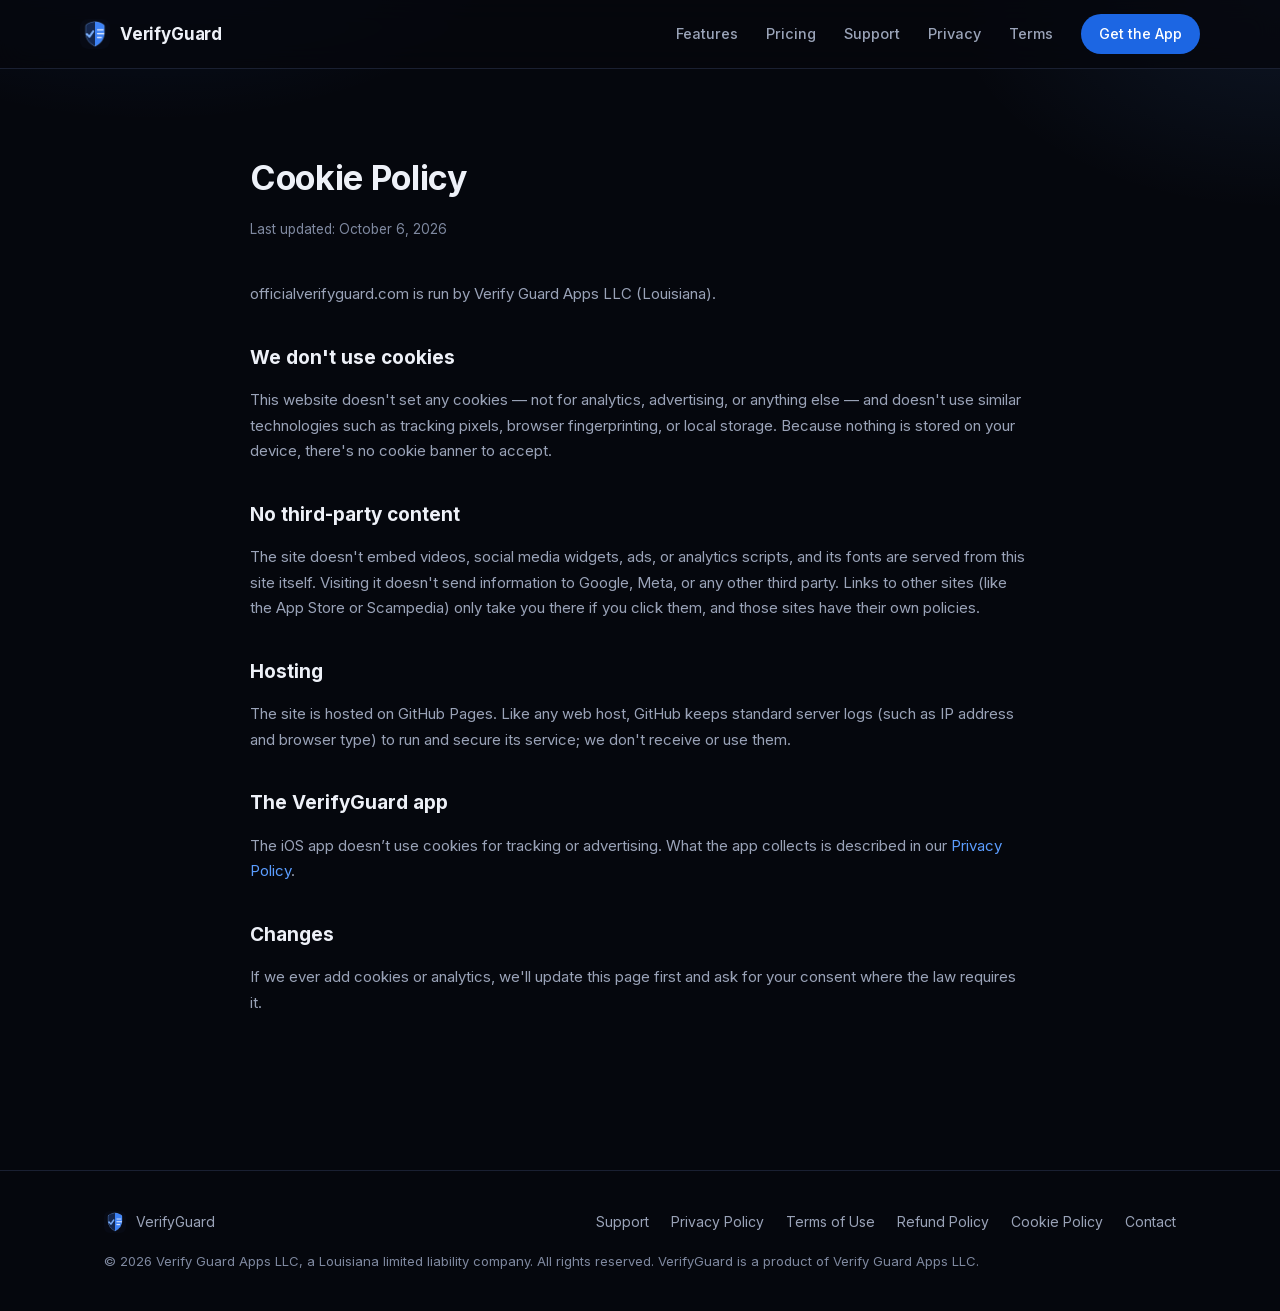
==== cookies.html @ 9535ff9d "Compliance pass: business details, refund/cookie pages, a11y, claims Business and legal - Names the " ====
<!doctype html>
<html lang="en">
<head>
<meta charset="UTF-8" />
<meta name="viewport" content="width=device-width, initial-scale=1.0" />
<title>Cookie Policy — VerifyGuard</title>
<meta name="description" content="officialverifyguard.com uses no cookies, analytics, or trackers." />
<link rel="icon" href="assets/logo.png" />
<link rel="stylesheet" href="fonts/fonts.css">
<link rel="stylesheet" href="styles.css" />
</head>
<body>
<a class="skip-link" href="#main">Skip to main content</a>

<header class="site">
  <div class="wrap nav">
    <a href="index.html" class="brand">
      <img src="assets/logo.png" alt="" />
      VerifyGuard
    </a>
    <nav class="nav-links" id="navLinks">
      <a href="index.html#features">Features</a>
      <a href="index.html#pricing">Pricing</a>
      <a href="support.html">Support</a>
      <a href="privacy.html">Privacy</a>
      <a href="terms.html">Terms</a>
      <a href="https://apps.apple.com/us/app/verifyguard-scam-detector/id6794175364" class="nav-cta">Get the App</a>
    </nav>
    <button class="nav-toggle" id="navToggle" type="button" aria-label="Menu" aria-controls="navLinks" aria-expanded="false">☰</button>
  </div>
</header>

<main id="main">
  <div class="wrap legal">
    <h1>Cookie Policy</h1>
    <p class="updated">Last updated: October 6, 2026</p>
    <p>officialverifyguard.com is run by Verify Guard Apps LLC (Louisiana).</p>

    <h2>We don't use cookies</h2>
    <p>This website doesn't set any cookies — not for analytics, advertising, or anything else — and doesn't use similar technologies such as tracking pixels, browser fingerprinting, or local storage. Because nothing is stored on your device, there's no cookie banner to accept.</p>

    <h2>No third-party content</h2>
    <p>The site doesn't embed videos, social media widgets, ads, or analytics scripts, and its fonts are served from this site itself. Visiting it doesn't send information to Google, Meta, or any other third party. Links to other sites (like the App Store or Scampedia) only take you there if you click them, and those sites have their own policies.</p>

    <h2>Hosting</h2>
    <p>The site is hosted on GitHub Pages. Like any web host, GitHub keeps standard server logs (such as IP address and browser type) to run and secure its service; we don't receive or use them.</p>

    <h2>The VerifyGuard app</h2>
    <p>The iOS app doesn&rsquo;t use cookies for tracking or advertising. What the app collects is described in our <a href="privacy.html">Privacy Policy</a>.</p>

    <h2>Changes</h2>
    <p>If we ever add cookies or analytics, we'll update this page first and ask for your consent where the law requires it.</p>
  </div>
</main>

<footer class="site">
  <div class="wrap">
    <div class="footer-row">
      <div class="footer-brand">
        <img src="assets/logo.png" alt="" />
        VerifyGuard
      </div>
      <div class="footer-links">
        <a href="support.html">Support</a>
        <a href="privacy.html">Privacy Policy</a>
        <a href="terms.html">Terms of Use</a>
        <a href="refund.html">Refund Policy</a>
        <a href="cookies.html">Cookie Policy</a>
        <a href="mailto:verifyguardsupport@gmail.com">Contact</a>
      </div>
    </div>
    <div class="footer-copy">© 2026 Verify Guard Apps LLC, a Louisiana limited liability company. All rights reserved. VerifyGuard is a product of Verify Guard Apps LLC.</div>
  </div>
</footer>

<script>
  document.getElementById('navToggle').addEventListener('click', function () {
    var open = document.getElementById('navLinks').classList.toggle('open');
    this.setAttribute('aria-expanded', open ? 'true' : 'false');
  });
</script>

</body>
</html>
---- fonts/fonts.css ----
/* Self-hosted Google Fonts (SIL Open Font License 1.1), latin subset.
   Served from this site so visitors' browsers never contact Google (2026-10-06). */
@font-face {
  font-family: 'Inter';
  font-style: normal;
  font-weight: 400;
  font-display: swap;
  src: url(Inter-bec94a4d.woff2) format('woff2');
  unicode-range: U+0000-00FF, U+0131, U+0152-0153, U+02BB-02BC, U+02C6, U+02DA, U+02DC, U+0304, U+0308, U+0329, U+2000-206F, U+20AC, U+2122, U+2191, U+2193, U+2212, U+2215, U+FEFF, U+FFFD;
}
@font-face {
  font-family: 'Inter';
  font-style: normal;
  font-weight: 500;
  font-display: swap;
  src: url(Inter-bec94a4d.woff2) format('woff2');
  unicode-range: U+0000-00FF, U+0131, U+0152-0153, U+02BB-02BC, U+02C6, U+02DA, U+02DC, U+0304, U+0308, U+0329, U+2000-206F, U+20AC, U+2122, U+2191, U+2193, U+2212, U+2215, U+FEFF, U+FFFD;
}
@font-face {
  font-family: 'Inter';
  font-style: normal;
  font-weight: 600;
  font-display: swap;
  src: url(Inter-bec94a4d.woff2) format('woff2');
  unicode-range: U+0000-00FF, U+0131, U+0152-0153, U+02BB-02BC, U+02C6, U+02DA, U+02DC, U+0304, U+0308, U+0329, U+2000-206F, U+20AC, U+2122, U+2191, U+2193, U+2212, U+2215, U+FEFF, U+FFFD;
}
@font-face {
  font-family: 'Inter';
  font-style: normal;
  font-weight: 700;
  font-display: swap;
  src: url(Inter-bec94a4d.woff2) format('woff2');
  unicode-range: U+0000-00FF, U+0131, U+0152-0153, U+02BB-02BC, U+02C6, U+02DA, U+02DC, U+0304, U+0308, U+0329, U+2000-206F, U+20AC, U+2122, U+2191, U+2193, U+2212, U+2215, U+FEFF, U+FFFD;
}
@font-face {
  font-family: 'Inter';
  font-style: normal;
  font-weight: 800;
  font-display: swap;
  src: url(Inter-bec94a4d.woff2) format('woff2');
  unicode-range: U+0000-00FF, U+0131, U+0152-0153, U+02BB-02BC, U+02C6, U+02DA, U+02DC, U+0304, U+0308, U+0329, U+2000-206F, U+20AC, U+2122, U+2191, U+2193, U+2212, U+2215, U+FEFF, U+FFFD;
}
@font-face {
  font-family: 'JetBrains Mono';
  font-style: normal;
  font-weight: 400;
  font-display: swap;
  src: url(JetBrainsMono-b87346fd.woff2) format('woff2');
  unicode-range: U+0000-00FF, U+0131, U+0152-0153, U+02BB-02BC, U+02C6, U+02DA, U+02DC, U+0304, U+0308, U+0329, U+2000-206F, U+20AC, U+2122, U+2191, U+2193, U+2212, U+2215, U+FEFF, U+FFFD;
}
@font-face {
  font-family: 'JetBrains Mono';
  font-style: normal;
  font-weight: 600;
  font-display: swap;
  src: url(JetBrainsMono-b87346fd.woff2) format('woff2');
  unicode-range: U+0000-00FF, U+0131, U+0152-0153, U+02BB-02BC, U+02C6, U+02DA, U+02DC, U+0304, U+0308, U+0329, U+2000-206F, U+20AC, U+2122, U+2191, U+2193, U+2212, U+2215, U+FEFF, U+FFFD;
}
@font-face {
  font-family: 'Space Grotesk';
  font-style: normal;
  font-weight: 400;
  font-display: swap;
  src: url(SpaceGrotesk-1d9f0cbb.woff2) format('woff2');
  unicode-range: U+0000-00FF, U+0131, U+0152-0153, U+02BB-02BC, U+02C6, U+02DA, U+02DC, U+0304, U+0308, U+0329, U+2000-206F, U+20AC, U+2122, U+2191, U+2193, U+2212, U+2215, U+FEFF, U+FFFD;
}
@font-face {
  font-family: 'Space Grotesk';
  font-style: normal;
  font-weight: 500;
  font-display: swap;
  src: url(SpaceGrotesk-1d9f0cbb.woff2) format('woff2');
  unicode-range: U+0000-00FF, U+0131, U+0152-0153, U+02BB-02BC, U+02C6, U+02DA, U+02DC, U+0304, U+0308, U+0329, U+2000-206F, U+20AC, U+2122, U+2191, U+2193, U+2212, U+2215, U+FEFF, U+FFFD;
}
@font-face {
  font-family: 'Space Grotesk';
  font-style: normal;
  font-weight: 700;
  font-display: swap;
  src: url(SpaceGrotesk-1d9f0cbb.woff2) format('woff2');
  unicode-range: U+0000-00FF, U+0131, U+0152-0153, U+02BB-02BC, U+02C6, U+02DA, U+02DC, U+0304, U+0308, U+0329, U+2000-206F, U+20AC, U+2122, U+2191, U+2193, U+2212, U+2215, U+FEFF, U+FFFD;
}
---- styles.css ----
:root {
  --bg: #05070d;
  --bg-elevated: #0b0f1a;
  --bg-card: #10152366;
  --border: #232a3d;
  --border-soft: #1a2032;
  --text: #eef1f8;
  --text-dim: #9aa3b8;
  --text-faint: #7f89a0; /* was #626c85 (3.8:1); now 5.2:1+ on every background (WCAG AA) */
  --brand: #2d7eff;
  --brand-light: #5b9dff;
  --brand-strong: #1c66e3; /* backgrounds behind white text: 5.2:1 (WCAG AA) */
  --brand-glow: #2d7eff55;
  --success: #2ecc8f;
  --warn: #ffb547;
  --danger: #ff5c6c;
  --radius: 16px;
  --max: 1120px;
}

* { box-sizing: border-box; }

html { scroll-behavior: smooth; }

body {
  margin: 0;
  background: var(--bg);
  background-image:
    radial-gradient(700px 420px at 12% -10%, #2d7eff22, transparent 60%),
    radial-gradient(600px 380px at 100% 0%, #5b9dff1a, transparent 55%);
  background-repeat: no-repeat;
  color: var(--text);
  font-family: "Inter", -apple-system, BlinkMacSystemFont, "Segoe UI", Helvetica, Arial, sans-serif;
  line-height: 1.55;
  -webkit-font-smoothing: antialiased;
}

img { max-width: 100%; display: block; }

a { color: var(--brand-light); text-decoration: none; }
a:hover { color: var(--text); }

.wrap { max-width: var(--max); margin: 0 auto; padding: 0 24px; }

/* Nav */
header.site {
  position: sticky;
  top: 0;
  z-index: 50;
  backdrop-filter: blur(14px);
  -webkit-backdrop-filter: blur(14px);
  background: #05070dcc;
  border-bottom: 1px solid var(--border-soft);
}

.nav {
  display: flex;
  align-items: center;
  justify-content: space-between;
  padding: 14px 0;
}

.brand {
  display: flex;
  align-items: center;
  gap: 10px;
  font-weight: 700;
  font-size: 17px;
  letter-spacing: -0.01em;
  color: var(--text);
}
.brand img { width: 30px; height: 30px; border-radius: 8px; }

.nav-links {
  display: flex;
  gap: 28px;
  align-items: center;
}
.nav-links a {
  color: var(--text-dim);
  font-size: 14.5px;
  font-weight: 500;
}
.nav-links a:hover { color: var(--text); }

.nav-cta {
  background: var(--brand-strong);
  color: #fff !important;
  padding: 9px 18px;
  border-radius: 999px;
  font-size: 14px;
  font-weight: 600;
}
.nav-cta:hover { background: var(--brand-light); }

.nav-toggle { display: none; }

@media (max-width: 760px) {
  .nav-links { display: none; }
  .nav-toggle {
    display: block;
    background: none;
    border: 1px solid var(--border);
    color: var(--text);
    border-radius: 8px;
    padding: 7px 10px;
    font-size: 14px;
  }
  .nav-links.open {
    display: flex;
    flex-direction: column;
    position: absolute;
    top: 60px;
    left: 0;
    right: 0;
    background: var(--bg-elevated);
    border-bottom: 1px solid var(--border-soft);
    padding: 16px 24px 22px;
    gap: 16px;
  }
}

/* Hero */
.hero {
  padding: 88px 0 64px;
  text-align: center;
}
.hero .badge {
  display: inline-flex;
  align-items: center;
  gap: 8px;
  padding: 6px 14px;
  border: 1px solid var(--border);
  border-radius: 999px;
  font-size: 13px;
  color: var(--text-dim);
  background: #ffffff06;
  margin-bottom: 26px;
}
.badge .dot {
  width: 6px; height: 6px; border-radius: 50%;
  background: var(--success);
  box-shadow: 0 0 8px var(--success);
}

.hero-logo {
  width: 92px; height: 92px;
  border-radius: 22px;
  margin: 0 auto 28px;
  box-shadow: 0 0 60px var(--brand-glow), 0 8px 30px #000a;
}

.hero h1 {
  font-size: clamp(34px, 5.5vw, 58px);
  line-height: 1.08;
  letter-spacing: -0.02em;
  margin: 0 0 18px;
}
.hero h1 span {
  background: linear-gradient(135deg, #1f6ef0, #1a62db); /* white text 4.6:1+ across the gradient (was 2.6:1 at the light end) */
  -webkit-background-clip: text;
  background-clip: text;
  color: transparent;
}

.hero p.lead {
  color: var(--text-dim);
  font-size: 18px;
  max-width: 620px;
  margin: 0 auto 36px;
}

.cta-row {
  display: flex;
  gap: 14px;
  justify-content: center;
  flex-wrap: wrap;
  margin-bottom: 20px;
}

.btn {
  display: inline-flex;
  align-items: center;
  gap: 8px;
  padding: 13px 26px;
  border-radius: 12px;
  font-weight: 600;
  font-size: 15px;
  border: 1px solid transparent;
  cursor: pointer;
}
.btn-primary {
  background: linear-gradient(135deg, var(--brand-light), var(--brand));
  color: #fff !important;
  box-shadow: 0 8px 30px var(--brand-glow);
}
.btn-primary:hover { filter: brightness(0.94); }
.btn-ghost {
  background: #ffffff08;
  border-color: var(--border);
  color: var(--text) !important;
}
.btn-ghost:hover { background: #ffffff12; }

.hero-note { color: var(--text-faint); font-size: 13.5px; }

/* Sections */
section { padding: 80px 0; }
section.tight { padding: 56px 0; }
.section-head { text-align: center; max-width: 640px; margin: 0 auto 48px; }
.section-head .kicker {
  color: var(--brand-light);
  font-size: 13px;
  font-weight: 700;
  letter-spacing: 0.08em;
  text-transform: uppercase;
  margin-bottom: 10px;
}
.section-head h2 {
  font-size: clamp(26px, 3.6vw, 38px);
  letter-spacing: -0.01em;
  margin: 0 0 12px;
}
.section-head p { color: var(--text-dim); font-size: 16px; }

/* Feature grid */
.grid {
  display: grid;
  grid-template-columns: repeat(auto-fit, minmax(250px, 1fr));
  gap: 18px;
}

.card {
  background: linear-gradient(180deg, #ffffff08, #ffffff02);
  border: 1px solid var(--border-soft);
  border-radius: var(--radius);
  padding: 26px;
}
.card .icon {
  width: 44px; height: 44px;
  border-radius: 12px;
  display: flex; align-items: center; justify-content: center;
  background: linear-gradient(135deg, var(--brand), #1b52ad);
  font-size: 20px;
  margin-bottom: 16px;
  box-shadow: 0 6px 20px var(--brand-glow);
}
.card h3 { font-size: 17px; margin: 0 0 8px; letter-spacing: -0.005em; }
.card p { color: var(--text-dim); font-size: 14.5px; margin: 0; }

/* Pricing */
.pricing-grid {
  display: grid;
  grid-template-columns: repeat(auto-fit, minmax(240px, 1fr));
  gap: 18px;
}
.plan {
  background: var(--bg-elevated);
  border: 1px solid var(--border-soft);
  border-radius: var(--radius);
  padding: 28px 24px;
  position: relative;
}
.plan.popular {
  border-color: var(--brand);
  box-shadow: 0 0 0 1px var(--brand), 0 20px 50px -20px var(--brand-glow);
}
.plan .tag {
  position: absolute;
  top: -12px; left: 50%;
  transform: translateX(-50%);
  background: var(--brand-strong);
  color: #fff;
  font-size: 11.5px;
  font-weight: 700;
  padding: 4px 12px;
  border-radius: 999px;
  letter-spacing: 0.03em;
}
.plan h3 { margin: 0 0 4px; font-size: 18px; }
.plan .price { font-size: 30px; font-weight: 700; margin: 10px 0 18px; }
.plan .price span { font-size: 14px; color: var(--text-faint); font-weight: 500; }
.plan ul { list-style: none; padding: 0; margin: 0; display: flex; flex-direction: column; gap: 10px; }
.plan li { color: var(--text-dim); font-size: 14px; display: flex; gap: 8px; }
.plan li::before { content: "✓"; color: var(--success); font-weight: 700; }

/* FAQ */
.faq { max-width: 780px; margin: 0 auto; display: flex; flex-direction: column; gap: 10px; }
.faq details {
  background: var(--bg-elevated);
  border: 1px solid var(--border-soft);
  border-radius: 12px;
  padding: 4px 20px;
}
.faq summary {
  cursor: pointer;
  padding: 16px 0;
  font-weight: 600;
  font-size: 15.5px;
  list-style: none;
  display: flex;
  justify-content: space-between;
  align-items: center;
}
.faq summary::-webkit-details-marker { display: none; }
.faq summary::after {
  content: "+";
  color: var(--brand-light);
  font-size: 20px;
  font-weight: 400;
}
.faq details[open] summary::after { content: "–"; }
.faq p { color: var(--text-dim); font-size: 14.5px; margin: 0 0 18px; }

/* Contact box */
.contact-box {
  max-width: 620px;
  margin: 0 auto;
  text-align: center;
  background: linear-gradient(180deg, #ffffff08, #ffffff02);
  border: 1px solid var(--border-soft);
  border-radius: var(--radius);
  padding: 40px 32px;
}
.contact-box h3 { margin: 0 0 10px; font-size: 20px; }
.contact-box p { color: var(--text-dim); margin: 0 0 22px; font-size: 15px; }

/* Legal pages */
.legal {
  max-width: 780px;
  margin: 0 auto;
  padding: 60px 0 100px;
}
.legal h1 { font-size: 34px; margin-bottom: 6px; letter-spacing: -0.01em; }
.legal .updated { color: var(--text-faint); font-size: 13.5px; margin-bottom: 40px; }
.legal h2 { font-size: 19px; margin: 36px 0 12px; color: var(--text); }
.legal p, .legal li { color: var(--text-dim); font-size: 15px; line-height: 1.7; }
.legal ul { padding-left: 20px; }
.legal a { color: var(--brand-light); }
.legal table { width: 100%; border-collapse: collapse; margin: 16px 0; }
.legal th, .legal td { text-align: left; padding: 10px 12px; border: 1px solid var(--border-soft); font-size: 14px; color: var(--text-dim); }
.legal th { color: var(--text); background: #ffffff05; }

/* Footer */
footer.site {
  border-top: 1px solid var(--border-soft);
  padding: 40px 0;
  margin-top: 40px;
}
.footer-row {
  display: flex;
  justify-content: space-between;
  align-items: center;
  flex-wrap: wrap;
  gap: 16px;
}
.footer-brand { display: flex; align-items: center; gap: 10px; color: var(--text-dim); font-size: 14px; }
.footer-brand img { width: 22px; height: 22px; border-radius: 6px; }
.footer-links { display: flex; gap: 22px; flex-wrap: wrap; }
.footer-links a { color: var(--text-dim); font-size: 14px; }
.footer-links a:hover { color: var(--text); }
.footer-copy { color: var(--text-faint); font-size: 13px; margin-top: 18px; }

/* ---- Accessibility (2026-10-06) ---- */
/* Visible keyboard focus everywhere; mouse clicks don't show it. */
:focus-visible {
  outline: 3px solid var(--brand-light);
  outline-offset: 3px;
  border-radius: 6px;
}
/* "Skip to main content" — first thing a keyboard or screen-reader user reaches. */
.skip-link {
  position: absolute;
  left: 12px;
  top: -60px;
  z-index: 1000;
  background: var(--brand-strong);
  color: #fff;
  padding: 10px 16px;
  border-radius: 8px;
  font-weight: 600;
  text-decoration: none;
}
.skip-link:focus { top: 12px; }
@media (prefers-reduced-motion: reduce) {
  *, *::before, *::after { animation-duration: 0.01ms !important; animation-iteration-count: 1 !important; transition-duration: 0.01ms !important; scroll-behavior: auto !important; }
}
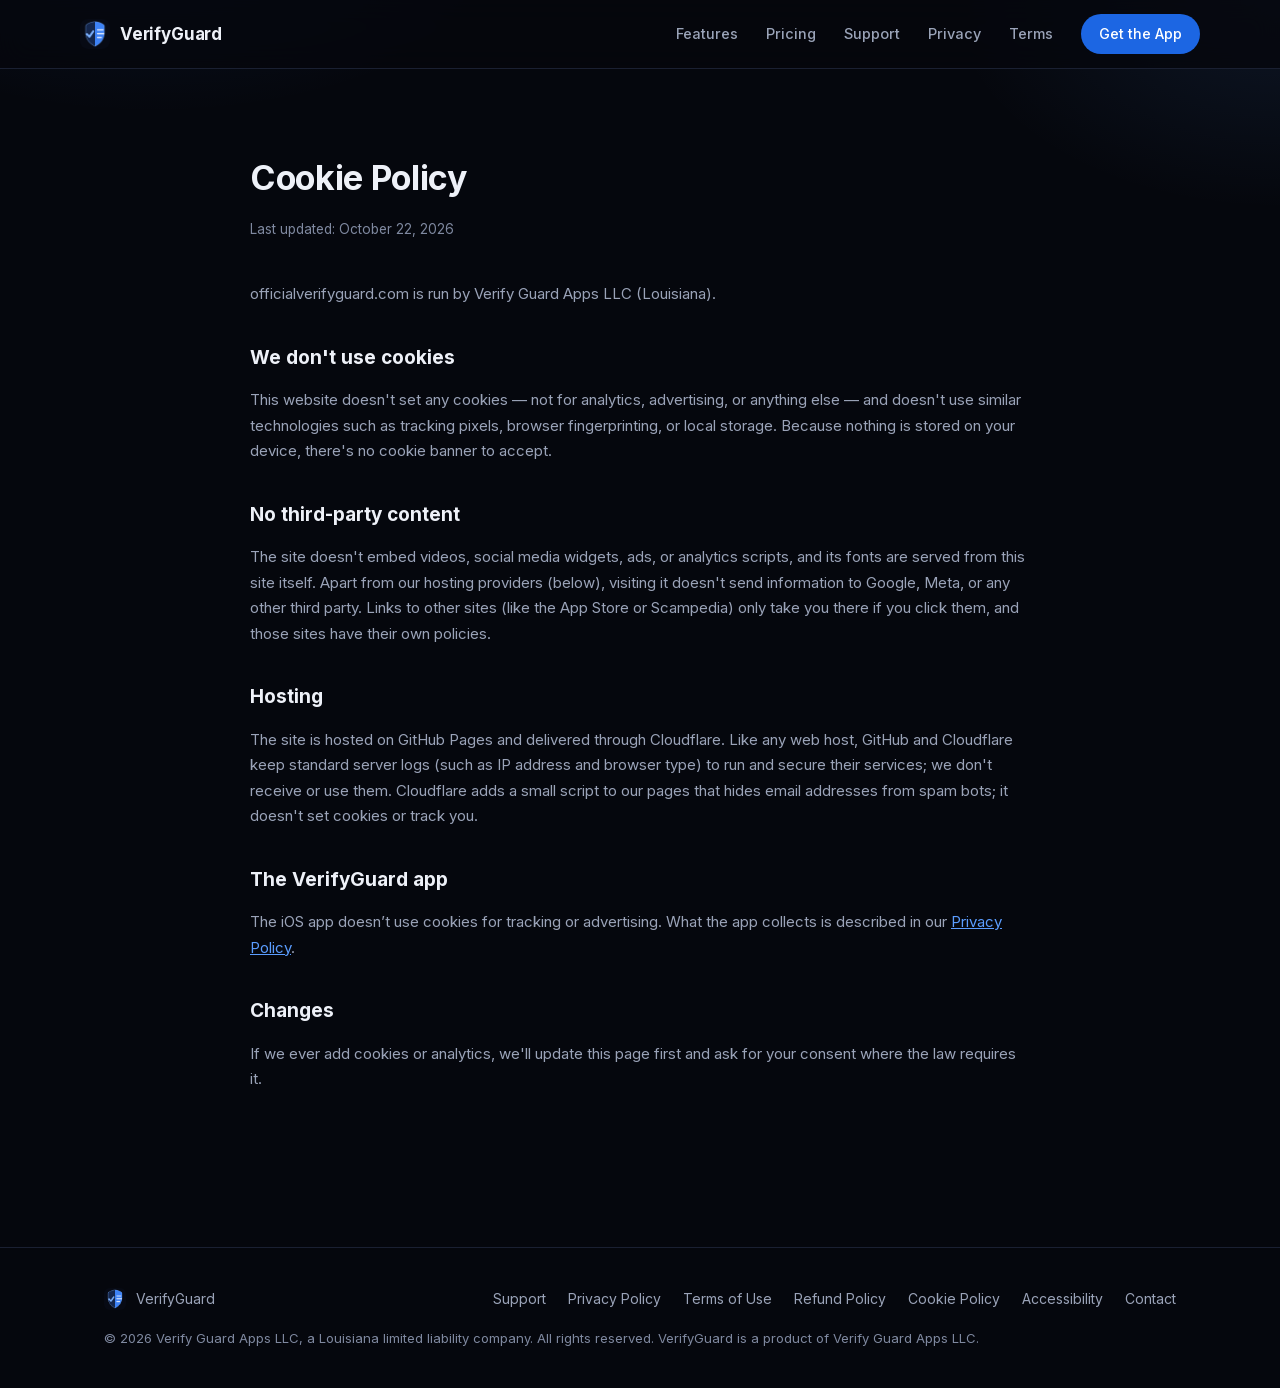
==== commit 5dbebfe8: "Legal pages: indemnification, vendor list, plan fixes, accessibility statement - Terms: add §8 Indem" ====
--- a/cookies.html
+++ b/cookies.html
@@ -1,3 +1,4 @@
+<!-- Pending attorney review. -->
 <!doctype html>
 <html lang="en">
 <head>
@@ -33,17 +34,18 @@
 <main id="main">
   <div class="wrap legal">
     <h1>Cookie Policy</h1>
-    <p class="updated">Last updated: October 6, 2026</p>
+    <p class="updated">Last updated: October 22, 2026</p>
     <p>officialverifyguard.com is run by Verify Guard Apps LLC (Louisiana).</p>
 
     <h2>We don't use cookies</h2>
     <p>This website doesn't set any cookies — not for analytics, advertising, or anything else — and doesn't use similar technologies such as tracking pixels, browser fingerprinting, or local storage. Because nothing is stored on your device, there's no cookie banner to accept.</p>
 
     <h2>No third-party content</h2>
-    <p>The site doesn't embed videos, social media widgets, ads, or analytics scripts, and its fonts are served from this site itself. Visiting it doesn't send information to Google, Meta, or any other third party. Links to other sites (like the App Store or Scampedia) only take you there if you click them, and those sites have their own policies.</p>
+    <p>The site doesn't embed videos, social media widgets, ads, or analytics scripts, and its fonts are served from this site itself. Apart from our hosting providers (below), visiting it doesn't send information to Google, Meta, or any other third party. Links to other sites (like the App Store or Scampedia) only take you there if you click them, and those sites have their own policies.</p>
 
     <h2>Hosting</h2>
-    <p>The site is hosted on GitHub Pages. Like any web host, GitHub keeps standard server logs (such as IP address and browser type) to run and secure its service; we don't receive or use them.</p>
+    <p>The site is hosted on GitHub Pages and delivered through Cloudflare. Like any web host, GitHub and Cloudflare keep standard server logs (such as IP address and browser type) to run and secure their services; we don't receive or use them. Cloudflare adds a small script to our pages that hides email addresses from spam bots; it doesn't set cookies or track you.</p>
+    <!-- TODO(Nick): in the Cloudflare dashboard for officialverifyguard.com, confirm Bot Fight Mode, Web Analytics, and other cookie-setting features are off. A check of the live site on October 22, 2026 found no cookies set; if any of those are turned on later, Cloudflare may set its own cookies and this page must change. -->
 
     <h2>The VerifyGuard app</h2>
     <p>The iOS app doesn&rsquo;t use cookies for tracking or advertising. What the app collects is described in our <a href="privacy.html">Privacy Policy</a>.</p>
@@ -66,6 +68,7 @@
         <a href="terms.html">Terms of Use</a>
         <a href="refund.html">Refund Policy</a>
         <a href="cookies.html">Cookie Policy</a>
+        <a href="accessibility.html">Accessibility</a>
         <a href="mailto:verifyguardsupport@gmail.com">Contact</a>
       </div>
     </div>
--- a/styles.css
+++ b/styles.css
@@ -336,7 +336,8 @@
 .legal h2 { font-size: 19px; margin: 36px 0 12px; color: var(--text); }
 .legal p, .legal li { color: var(--text-dim); font-size: 15px; line-height: 1.7; }
 .legal ul { padding-left: 20px; }
-.legal a { color: var(--brand-light); }
+.legal a { color: var(--brand-light); text-decoration: underline; }
+.faq details p a, .hero-note a { text-decoration: underline; }
 .legal table { width: 100%; border-collapse: collapse; margin: 16px 0; }
 .legal th, .legal td { text-align: left; padding: 10px 12px; border: 1px solid var(--border-soft); font-size: 14px; color: var(--text-dim); }
 .legal th { color: var(--text); background: #ffffff05; }
